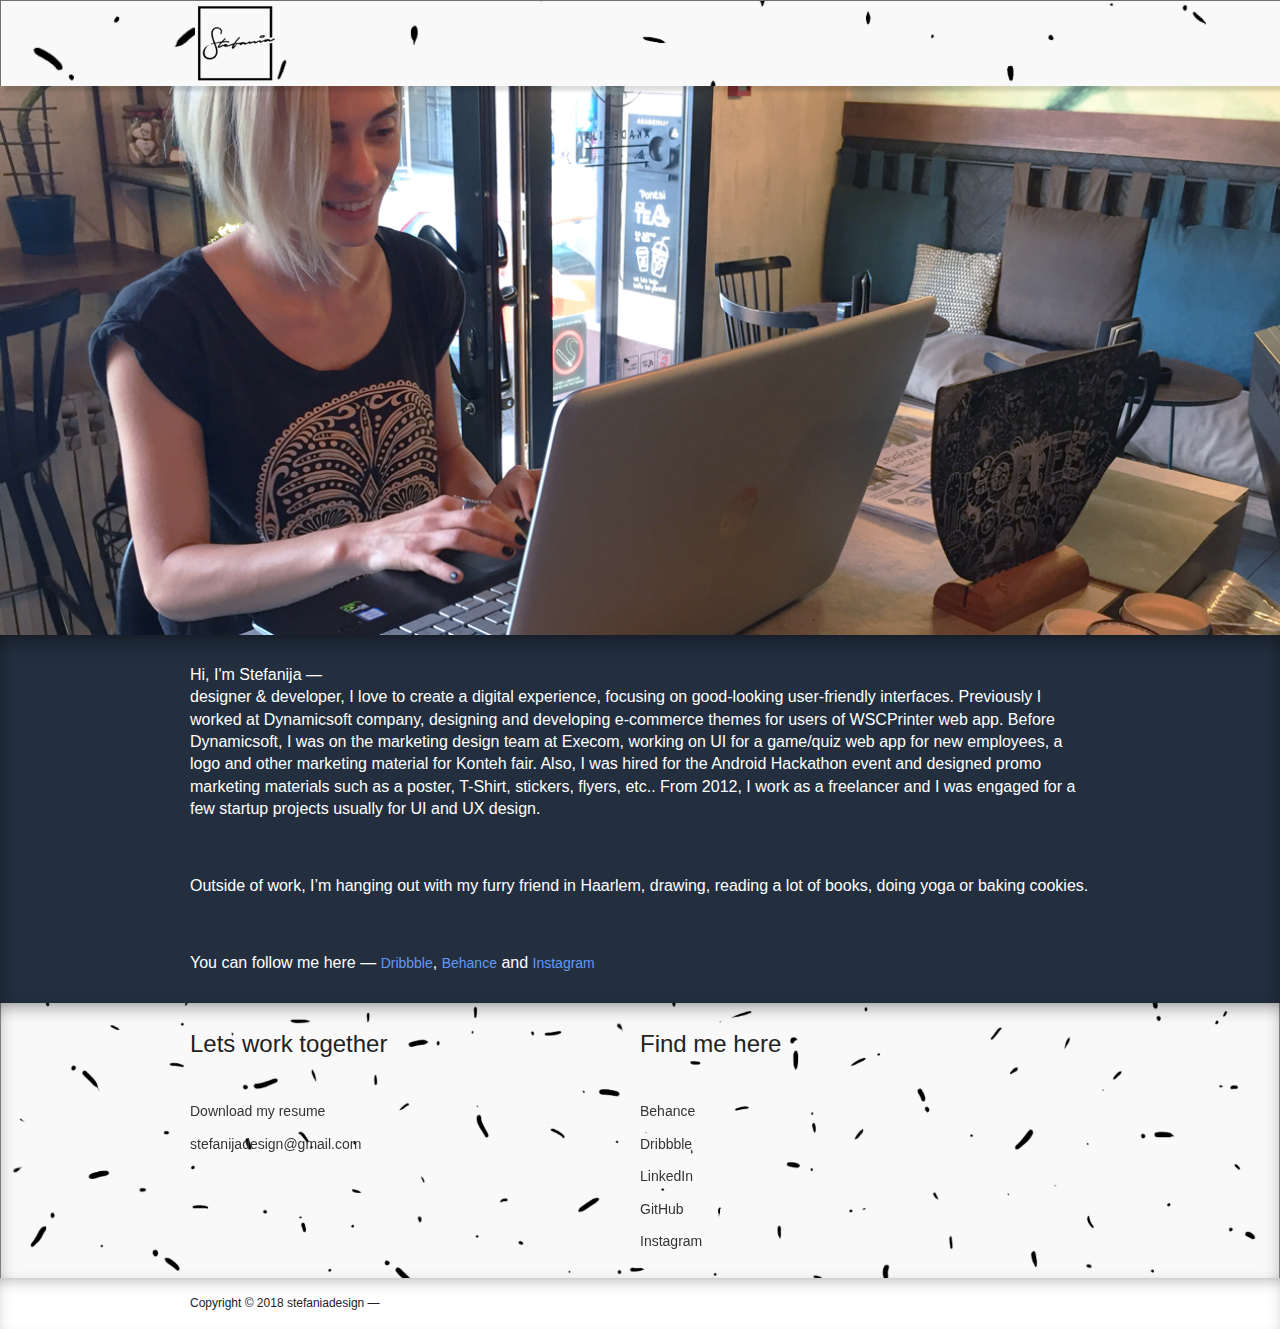
==== about.html @ 937104f1 "New changes" ====
<!doctype html>
<html class="no-js" lang="en">

<head>
  <meta charset="utf-8">
  <meta http-equiv="x-ua-compatible" content="ie=edge">
  <title></title>
  <meta name="description" content="Hi, I'm Stefanija - designer & developer, I love to create a digital experience, focusing on good-looking user-friendly interfaces.">
  <meta name="viewport" content="width=device-width, initial-scale=1, shrink-to-fit=no">

  <meta property="og:url" content="http://www.stefaniadesign.com/index.htm">
  <meta property="og:type" content="website">
  <meta property="og:title" content="Stefania design">
  <meta property="og:image" content="promo-img.png">
  <meta property="article:author" content="Stefania">

  <link rel="manifest" href="site.webmanifest">
  <link rel="icon" type="image/png" href="favicon-16x16.png">
  <!-- Place favicon.ico in the root directory -->

  <link rel="stylesheet" href="css/normalize.css">
  <link rel="stylesheet" href="css/main.css">

</head>

<body>
  <!--[if lte IE 9]>
    <p class="browserupgrade">You are using an <strong>outdated</strong> browser. Please <a href="https://browsehappy.com/">upgrade your browser</a> to improve your experience and security.</p>
  <![endif]-->

  <!-- Add your site or application content here -->
<!-- NAVIGATION -->
    <nav>
       <!-- <button type="button" class="responsive-btn" id="menu-btn">
            <span class="icon-bar"></span>
            <span class="icon-bar"></span>
            <span class="icon-bar"></span>
        </button> -->
        <div class="container-centred">
                <a href="index.html">
                        <img class="logo" src="./img/new-logo.png" alt="Stefania design">
                    </a>
                    <!--<ul class="topnav" id="menu">
                        <li class="hvr-underline-from-center">
                            <a href="index.html">Work</a>
                        </li>
                        <li class="hvr-underline-from-center">
                            <a href="about.html">About</a>
                        </li>
                        <li class="hvr-underline-from-center">
                            <a href="index.html">Contact</a>
                        </li>
                    </ul> -->
        </div>
    </nav>
 <header>    
   <img class="myphoto" src="img/my-photo3.png">
    
 </header> 


 <section class="text-about">
    <div class="container-centred">
        <p>Hi, I'm Stefanija — <br>
            designer & developer, I love to create a digital experience, focusing on good-looking user-friendly interfaces.
            Previously I worked at Dynamicsoft company, designing and developing e-commerce themes for users of WSCPrinter web app. Before Dynamicsoft, I was on the marketing design team at Execom, working on UI for a game/quiz web app for new employees, a logo and other marketing material for Konteh fair.
             Also, I was hired for the Android Hackathon event and designed promo marketing materials such as a poster, T-Shirt, stickers, flyers, etc.. From 2012, I work as a freelancer and I was engaged for a few startup projects usually for UI and UX design. 
        </p>   
            <br>
            <p>Outside of work, I’m hanging out with my furry friend in Haarlem, drawing, reading a lot of books, doing yoga or baking cookies.</p>
            <br>
            <p>You can follow me here — <a href="https://dribbble.com/stefaniadesign">Dribbble</a>, <a href="https://www.behance.net/stefaniastankovic">Behance</a> and <a href="https://www.instagram.com/stefaniadesign/">Instagram</a> 
            </p>
</div>    
 </section>

 <section id="contact">
    <div class="container">
     <div class="column-6">
         <p>Lets work together</p>
         <ul>
           <li class="hvr-underline-from-left"><a href="./img/stefanija-stankovic-CV.pdf" download="">Download my resume</a></li>
           <li class="hvr-underline-from-left"><a href="mailto:stefanijadesign@gmail.com?subject = Feedback&amp;body = Message">stefanijadesign@gmail.com</a></li>
         </ul>
     </div>

     <div class="column-6">
         <p>Find me here</p>
         <ul>
           <li class="hvr-underline-from-left"><a href="https://www.behance.net/stefaniastankovic">Behance</a></li>
           <li class="hvr-underline-from-left"><a href="https://dribbble.com/stefaniadesign">Dribbble</a></li>
           <li class="hvr-underline-from-left"><a href="https://www.linkedin.com/in/stefanija-stankovic-bab346104/">LinkedIn</a></li>
           <li class="hvr-underline-from-left"><a href="https://github.com/stefania1">GitHub</a></li>
           <li class="hvr-underline-from-left"><a href="https://www.instagram.com/stefaniadesign/">Instagram</a></li>
         </ul>
     </div>
   </div>
</section>
<footer>
   <div class="container-centred">
       <p class="copyright">Copyright © 2018 stefaniadesign —</p>
   </div>
</footer>
 </footer>



  <script src="js/vendor/modernizr-3.6.0.min.js"></script>
  <script src="https://code.jquery.com/jquery-3.3.1.min.js" integrity="sha256-FgpCb/KJQlLNfOu91ta32o/NMZxltwRo8QtmkMRdAu8=" crossorigin="anonymous"></script>
  <script>window.jQuery || document.write('<script src="js/vendor/jquery-3.3.1.min.js"><\/script>')</script>
  <script src="js/plugins.js"></script>
  <script src="js/main.js"></script>

  <!-- Google Analytics: change UA-XXXXX-Y to be your site's ID. -->
  <script>
    window.ga = function () { ga.q.push(arguments) }; ga.q = []; ga.l = +new Date;
    ga('create', 'UA-124668902-1', 'auto'); ga('send', 'pageview')
  </script>
  <script src="https://www.google-analytics.com/analytics.js" async defer></script>
</body>

</html>
---- css/main.css ----
/*! HTML5 Boilerplate v6.1.0 | MIT License | https://html5boilerplate.com/ */

/*
 * What follows is the result of much research on cross-browser styling.
 * Credit left inline and big thanks to Nicolas Gallagher, Jonathan Neal,
 * Kroc Camen, and the H5BP dev community and team.
 */

/* ==========================================================================
   Base styles: opinionated defaults
   ========================================================================== */

html {
    color: #222;
    font-size: 1em;
    line-height: 1.4;
}

/*
 * Remove text-shadow in selection highlight:
 * https://twitter.com/miketaylr/status/12228805301
 *
 * Vendor-prefixed and regular ::selection selectors cannot be combined:
 * https://stackoverflow.com/a/16982510/7133471
 *
 * Customize the background color to match your design.
 */

::-moz-selection {
    background: #b3d4fc;
    text-shadow: none;
}

::selection {
    background: #b3d4fc;
    text-shadow: none;
}

/*
 * A better looking default horizontal rule
 */

hr {
    display: block;
    height: 1px;
    border: 0;
    border-top: 1px solid #ccc;
    margin: 1em 0;
    padding: 0;
}

/*
 * Remove the gap between audio, canvas, iframes,
 * images, videos and the bottom of their containers:
 * https://github.com/h5bp/html5-boilerplate/issues/440
 */

audio,
canvas,
iframe,
img,
svg,
video {
    vertical-align: middle;
}

/*
 * Remove default fieldset styles.
 */

fieldset {
    border: 0;
    margin: 0;
    padding: 0;
}

/*
 * Allow only vertical resizing of textareas.
 */

textarea {
    resize: vertical;
}

/* ==========================================================================
   Browser Upgrade Prompt
   ========================================================================== */

.browserupgrade {
    margin: 0.2em 0;
    background: #ccc;
    color: #000;
    padding: 0.2em 0;
}

/* ==========================================================================
   Author's custom styles
   ========================================================================== */
   
@font-face {
    font-family: SegoeUI;
    src:
        local("Segoe UI Semibold"),
        url(//c.s-microsoft.com/static/fonts/segoe-ui/west-european/semibold/latest.woff2) format("woff2"),
        url(//c.s-microsoft.com/static/fonts/segoe-ui/west-european/semibold/latest.woff) format("woff"),
        url(//c.s-microsoft.com/static/fonts/segoe-ui/west-european/semibold/latest.ttf) format("truetype");
    font-weight: 700;
}

p, a, h1, h2, h3, h4 {
    font-family: 'Segoe UI', sans-serif;
}

header {
    width: 100%;
    height: auto;
    background-repeat: no-repeat;
}

::-webkit-scrollbar { 
    display: none; 
}
/* ==========================================================================
   Navbar style
   ========================================================================== */
   nav {
    background-image: url(../img/footer-bg.png);
    position: fixed;
    right: 0;
    left: 0;
    top: 0;
    box-shadow: 5px 5px 3px rgba(0,0,0,0.13);
    -webkit-box-shadow: 5px 5px 3px rgba(0,0,0,0.13);
    -moz-box-shadow: 5px 5px 3px rgba(0,0,0,0.13);
    box-shadow: 5px 5px 3px rgba(0,0,0,0.13);
    z-index: 10;
}

.logo {
    float: left;
    display: block;
    padding: 5px;
}

ul.topnav {
    overflow: hidden;
    float: right;
    margin-top: 25px;
    margin-bottom: 0px;
}
ul.topnav li {
    display: inline-block;
    padding: 2px 15px;
}

ul.topnav li a {
    color: #6399f5;
    font-weight: 700 !important;
    text-align: center;
    text-decoration: none;
    font-size: 17px;
    padding: 5px;
    -webkit-transition: color .5s linear;
    -moz-transition: color .5s linear;
    -ms-transition: color .5s linear;
    -o-transition: color .5s linear;
    transition: color .5s linear;
}

ul.topnav li a:hover {
    color: #EE8CA3 !important;
}

ul.topnav li:last-child {
    padding: 0;
}

a.cv-link .cv-img-hvr {
    display: none;
}

a.cv-link:hover img.cv-img,
a.cv-link:focus img.cv-img,
a.cv-link:active img.cv-img {
    display: none;
}

a.cv-link:hover img.cv-img-hvr,
a.cv-link:focus img.cv-img-hvr,
a.cv-link:active img.cv-img-hvr {
    display: inline-block;
    padding: 0;
}
  
/* Underline From Center */
.hvr-underline-from-center {
    vertical-align: middle;
    -webkit-transform: translateZ(0);
    transform: translateZ(0);
    box-shadow: 0 0 1px rgba(0, 0, 0, 0);
    -webkit-backface-visibility: hidden;
    backface-visibility: hidden;
    -moz-osx-font-smoothing: grayscale;
    overflow: hidden;
}

.hvr-underline-from-center:before {
    content: "";
    position: absolute;
    z-index: -1;
    left: 50%;
    right: 50%;
    bottom: 0;
    background:  #EE8CA3;
    height: 3px;
    -webkit-transition-property: left, right;
    transition-property: left, right;
    -webkit-transition-duration: 0.3s;
    transition-duration: 0.3s;
    -webkit-transition-timing-function: ease-out;
    transition-timing-function: ease-out;
}

.hvr-underline-from-center:hover:before,
.hvr-underline-from-center:focus:before,
.hvr-underline-from-center:active:before {
    left: 0;
    right: 0;
}

button.responsive-btn {
    display: none;
}

/* ==========================================================================
   Headline style
   ========================================================================== */

.headline {
    background-image: url(../img/headline-bg.png);
    height: 100%;
    background-position: center;
    background-repeat: no-repeat;
    background-size: cover;
    -webkit-box-shadow: inset 0px 7px 19px -3px rgba(0,0,0,0.5);
    -moz-box-shadow: inset 0px 7px 19px -3px rgba(0,0,0,0.5);
    box-shadow: inset 0px 7px 19px -3px rgba(0,0,0,0.5);
}

.headline h1 {
    text-align: left;
    width: auto;
    display: block;
    color: #fff;
    margin-left: auto;
    margin-right: auto;
    padding-top: 35%;
    padding-bottom: 45%;
    padding-left: 10%;
    padding-right: 10%;
}

/* ==========================================================================
   Work style
   ========================================================================== */
#work {
    background-color: #232F3F;
    -webkit-box-shadow: inset 0px 7px 19px -3px rgba(0,0,0,0.5);
    -moz-box-shadow: inset 0px 7px 19px -3px rgba(0,0,0,0.5);
    box-shadow: inset 0px 7px 19px -3px rgba(0,0,0,0.5);
}
#portfolio {  
    margin-top: 15px;
    -webkit-column-count: 3; 
    -moz-column-count: 3;
    column-count: 3;
    -webkit-column-gap: 1rem;
    -moz-column-gap: 1rem;
    column-gap: 1rem;
    -webkit-column-width: 33.33333333333333%;
    -moz-column-width: 33.33333333333333%;
    column-width: 33.33333333333333%;
    padding: 0 15px 15px 15px;
}
.toolbar {
    margin-left: auto;
    margin-right: auto;
    display: table;
    padding-top: 15px;
}
.tile { 
    -webkit-transform: scale(0);
    transform: scale(0);
    -webkit-transition: all 350ms ease;
    transition: all 350ms ease;

}

.scale-anm {
  transform: scale(1);
}

.tile img {
    max-width: 100%;
    width: 100%;
    height: auto;
    margin-bottom: 1rem;
  
}

.btn {
    font-family: 'Segoe UI', sans-serif;
    font-size: 19px;
    font-weight: 700;
    text-decoration: none;
    cursor: pointer;
    display: inline-block;
    line-height: normal;
    padding: .5rem 1rem;
    margin: 0;
    height: auto;
    vertical-align: middle;
    -webkit-appearance: none;
    color: #fff;
    background: none !important;
    border: none !important;
    -webkit-transition: color .5s linear;
    -moz-transition: color .5s linear;
    -ms-transition: color .5s linear;
    -o-transition: color .5s linear;
    transition: color .5s linear;
}

.btn:hover {
  text-decoration: none;
  color: #EE8CA3;
}

.btn:focus {
  outline: none;
  border-color: var(--darken-2);
  box-shadow: 0 0 0 3px var(--darken-3);
}

::-moz-focus-inner {
  border: 0;
  padding: 0;
}

/* ==========================================================================
   About style
   ========================================================================== */

.myphoto {
    width: 100%;
}

.text-about {
    padding: 1%;
    -webkit-box-shadow: inset 0px 7px 19px -3px rgba(0,0,0,0.5);
    -moz-box-shadow: inset 0px 7px 19px -3px rgba(0,0,0,0.5);
    box-shadow: inset 0px 7px 19px -3px rgba(0,0,0,0.5);
    background-color: #232F3F;
    color: #fff;
}

.text-about a {
    text-decoration:none;
    font-size: 14px;
    color: #6399f5;
    -webkit-transition: color .5s linear;
    -moz-transition: color .5s linear;
    -ms-transition: color .5s linear;
    -o-transition: color .5s linear;
    transition: color .5s linear;
}

.text-about a:hover {
    color: #EE8CA3;
}
/* ==========================================================================
   Contact style
   ========================================================================== */

#contact {
    background-image: url(../img/footer-bg.png);
    height: 100%;
    background-position: center;
    background-repeat: no-repeat;
    background-size: cover;
    -webkit-box-shadow: inset 0px 7px 19px -6px rgba(0,0,0,0.5);
    -moz-box-shadow: inset 0px 7px 19px -6px rgba(0,0,0,0.5);
    box-shadow: inset 0px 7px 19px -6px rgba(0,0,0,0.5)
}

#contact p {
    font-size: 24px;
}

#contact ul {
    list-style-type: none;
    padding-left: 0;
    float: left;
}
#contact ul li {
    padding-bottom: 10px;
}
#contact ul li a {
    text-decoration:none;
    font-size: 14px;
    color: #333436;
    -webkit-transition: color .5s linear;
    -moz-transition: color .5s linear;
    -ms-transition: color .5s linear;
    -o-transition: color .5s linear;
    transition: color .5s linear;
}

#contact ul li a:hover {
    color: #EE8CA3;
}

/* Underline From Left */
.hvr-underline-from-left {
    display: block;
    vertical-align: middle;
    -webkit-transform: perspective(1px) translateZ(0);
    transform: perspective(1px) translateZ(0);
    box-shadow: 0 0 1px rgba(0, 0, 0, 0);
    position: relative;
    overflow: hidden;
  }
  .hvr-underline-from-left:before {
    content: "";
    position: absolute;
    z-index: -1;
    left: 0;
    right: 100%;
    bottom: 0;
    background: #EE8CA3;
    height: 4px;
    -webkit-transition-property: right;
    transition-property: right;
    -webkit-transition-duration: 0.3s;
    transition-duration: 0.3s;
    -webkit-transition-timing-function: ease-out;
    transition-timing-function: ease-out;
  }
  .hvr-underline-from-left:hover:before, .hvr-underline-from-left:focus:before, .hvr-underline-from-left:active:before {
    right: 0;
  }

/* ==========================================================================
   Footer style
   ========================================================================== */

footer {
    background-color: #fff;
    -webkit-box-shadow: inset 0px 7px 19px -10px rgba(0,0,0,0.5);
    -moz-box-shadow: inset 0px 7px 19px -10px rgba(0,0,0,0.5);
    box-shadow: inset 0px 7px 19px -10px rgba(0,0,0,0.5);
    padding: 5px;
}
p.copyright {
    font-size: 12px;
}

.container-centred {
    max-width: 900px;
    float: none;
    margin: auto;
}
.container {
    display: -webkit-box;
    max-width: 900px;
    float: none;
    margin: auto;
}

.column-6 {
    width: 50%;
}

@media only screen and (max-width: 981px) {
    .myphoto {
        margin-top: 12%;
    }
    .container, .container-centred {
        display: block;
        max-width: 1000px;
    }

    #contact .container {
        display:  inline-flex;
        width: 100%;
    }
    p.copyright {
        padding-left: 35%;
    }
    .text-about {
        padding: 5%;
    }
    .column-6 {
        padding-left: 5%;
    }
}

@media only screen and (max-width: 600px) {
    .container, .container-centred {
        display: block;
        max-width: 1000px;
    }

    #menu{
        display: none;
    }

    ul.topnav {
        top: 55px;
        background-color: #fff;
        margin: 0 10px 10px 10px;
        width: -webkit-fill-available;
        width: -moz-available;
        width: -ms-fill-available;
        padding-left: 0;
    }

    ul.topnav li {
        display: block;
        margin: 5px 15px;
        text-align: center;
    }

    ul.topnav li a {
        display: block;
        text-align: center;
    }

    button.responsive-btn {
        float: right;
        display: block;
        padding: 10px 15px 15px 15px;
        margin-top: 15px;
        margin-right: 15px;
        background-color: transparent;
        background-image: none;
        border: 1px solid transparent;
        border-radius: 4px;
        background-color: #11217c;
    }

    button.responsive-btn span {
        background-color: #fff;
        display: block;
        width: 22px;
        height: 3px;
        border-radius: 1px;
        margin-top: 5px;
    }
        
    .myphoto {
        margin-top: 20%;
    }

    p.copyright {
        padding-left: 30%;
    }
}








/* ==========================================================================
   Helper classes
   ========================================================================== */

/*
 * Hide visually and from screen readers
 */

.hidden {
    display: none !important;
}

/*
 * Hide only visually, but have it available for screen readers:
 * https://snook.ca/archives/html_and_css/hiding-content-for-accessibility
 *
 * 1. For long content, line feeds are not interpreted as spaces and small width
 *    causes content to wrap 1 word per line:
 *    https://medium.com/@jessebeach/beware-smushed-off-screen-accessible-text-5952a4c2cbfe
 */

.visuallyhidden {
    border: 0;
    clip: rect(0 0 0 0);
    height: 1px;
    margin: -1px;
    overflow: hidden;
    padding: 0;
    position: absolute;
    width: 1px;
    white-space: nowrap; /* 1 */
}

/*
 * Extends the .visuallyhidden class to allow the element
 * to be focusable when navigated to via the keyboard:
 * https://www.drupal.org/node/897638
 */

.visuallyhidden.focusable:active,
.visuallyhidden.focusable:focus {
    clip: auto;
    height: auto;
    margin: 0;
    overflow: visible;
    position: static;
    width: auto;
    white-space: inherit;
}

/*
 * Hide visually and from screen readers, but maintain layout
 */

.invisible {
    visibility: hidden;
}

/*
 * Clearfix: contain floats
 *
 * For modern browsers
 * 1. The space content is one way to avoid an Opera bug when the
 *    `contenteditable` attribute is included anywhere else in the document.
 *    Otherwise it causes space to appear at the top and bottom of elements
 *    that receive the `clearfix` class.
 * 2. The use of `table` rather than `block` is only necessary if using
 *    `:before` to contain the top-margins of child elements.
 */

.clearfix:before,
.clearfix:after {
    content: " "; /* 1 */
    display: table; /* 2 */
}

.clearfix:after {
    clear: both;
}

/* ==========================================================================
   EXAMPLE Media Queries for Responsive Design.
   These examples override the primary ('mobile first') styles.
   Modify as content requires.
   ========================================================================== */

@media only screen and (min-width: 35em) {
    /* Style adjustments for viewports that meet the condition */
}

@media print,
       (-webkit-min-device-pixel-ratio: 1.25),
       (min-resolution: 1.25dppx),
       (min-resolution: 120dpi) {
    /* Style adjustments for high resolution devices */
}

/* ==========================================================================
   Print styles.
   Inlined to avoid the additional HTTP request:
   https://www.phpied.com/delay-loading-your-print-css/
   ========================================================================== */

@media print {
    *,
    *:before,
    *:after {
        background: transparent !important;
        color: #000 !important; /* Black prints faster */
        -webkit-box-shadow: none !important;
        box-shadow: none !important;
        text-shadow: none !important;
    }

    a,
    a:visited {
        text-decoration: underline;
    }

    a[href]:after {
        content: " (" attr(href) ")";
    }

    abbr[title]:after {
        content: " (" attr(title) ")";
    }

    /*
     * Don't show links that are fragment identifiers,
     * or use the `javascript:` pseudo protocol
     */

    a[href^="#"]:after,
    a[href^="javascript:"]:after {
        content: "";
    }

    pre {
        white-space: pre-wrap !important;
    }
    pre,
    blockquote {
        border: 1px solid #999;
        page-break-inside: avoid;
    }

    /*
     * Printing Tables:
     * http://css-discuss.incutio.com/wiki/Printing_Tables
     */

    thead {
        display: table-header-group;
    }

    tr,
    img {
        page-break-inside: avoid;
    }

    p,
    h2,
    h3 {
        orphans: 3;
        widows: 3;
    }

    h2,
    h3 {
        page-break-after: avoid;
    }
}
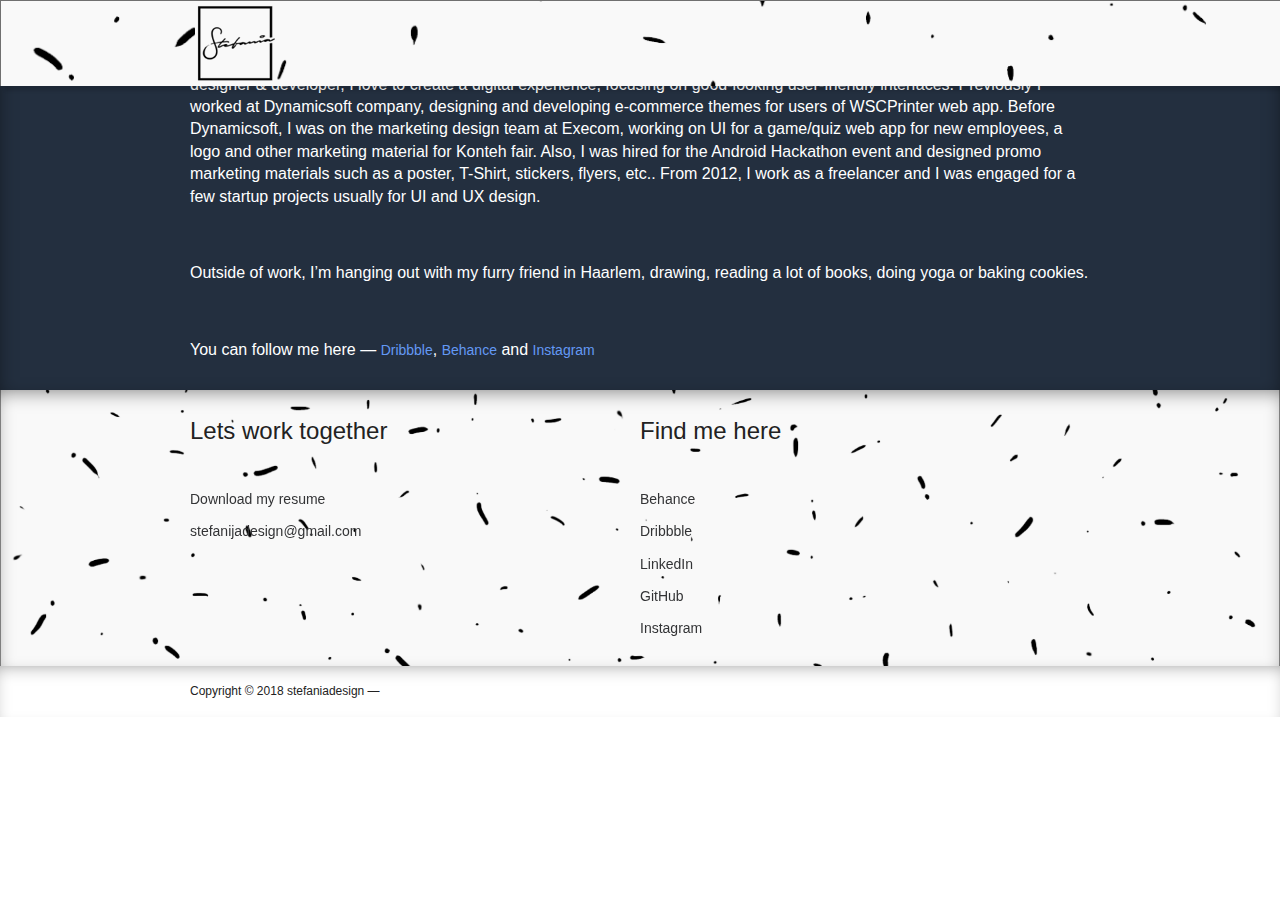
==== commit 6530ff70: "Added some images in work section" ====
--- a/about.html
+++ b/about.html
@@ -54,7 +54,7 @@
         </div>
     </nav>
  <header>    
-   <img class="myphoto" src="img/my-photo3.png">
+   <img class="myphoto" src="img/my-photo2.png">
     
  </header> 
 
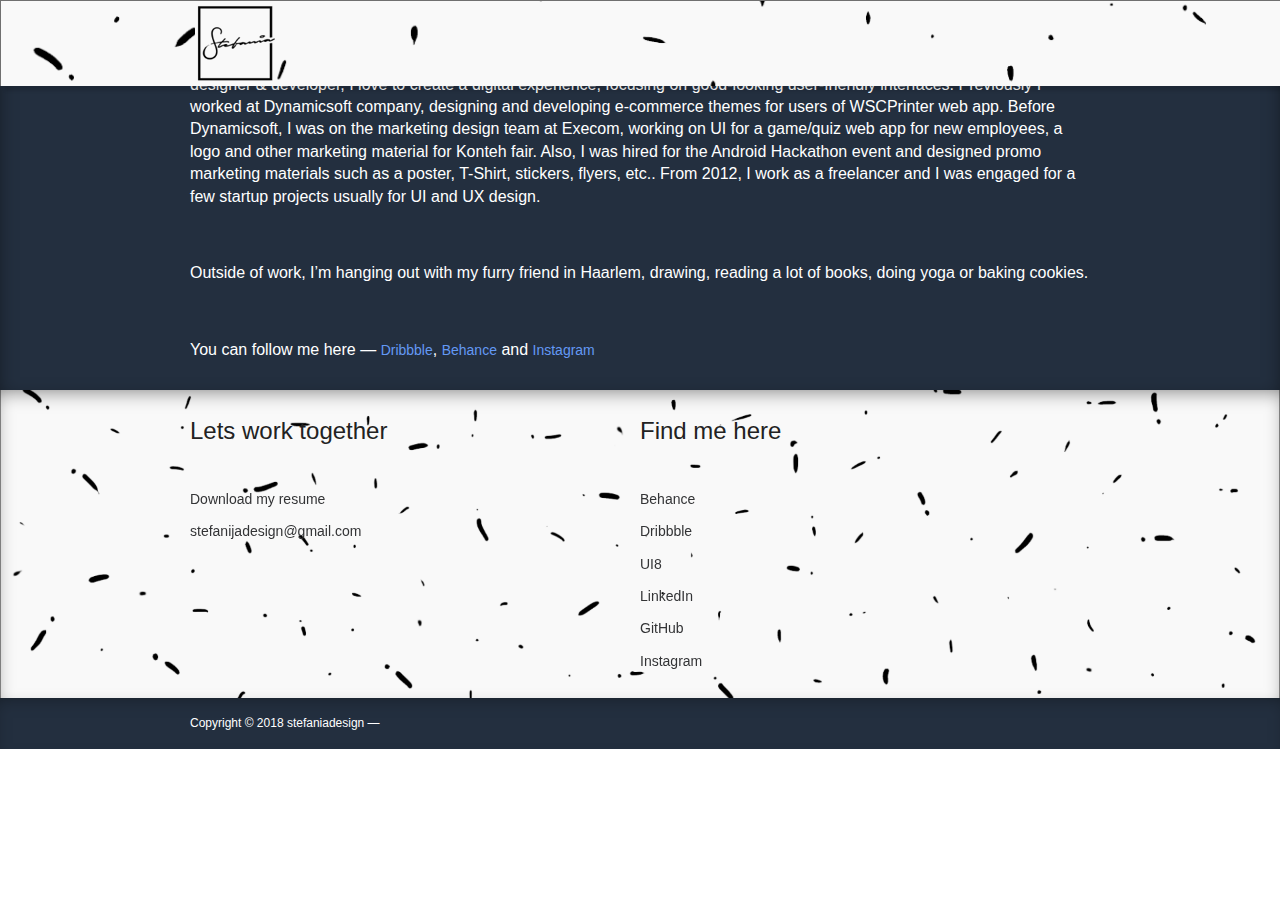
==== commit 2bda60ed: "Added link to UI8 profile in contact section" ====
--- a/about.html
+++ b/about.html
@@ -89,6 +89,7 @@
          <ul>
            <li class="hvr-underline-from-left"><a href="https://www.behance.net/stefaniastankovic">Behance</a></li>
            <li class="hvr-underline-from-left"><a href="https://dribbble.com/stefaniadesign">Dribbble</a></li>
+           <li class="hvr-underline-from-left"><a href="https://ui8.net/users/stefaniadesign">UI8</a></li>
            <li class="hvr-underline-from-left"><a href="https://www.linkedin.com/in/stefanija-stankovic-bab346104/">LinkedIn</a></li>
            <li class="hvr-underline-from-left"><a href="https://github.com/stefania1">GitHub</a></li>
            <li class="hvr-underline-from-left"><a href="https://www.instagram.com/stefaniadesign/">Instagram</a></li>
--- a/css/main.css
+++ b/css/main.css
@@ -455,7 +455,8 @@
    ========================================================================== */
 
 footer {
-    background-color: #fff;
+    background-color: #232F3F;
+    color: #fff;
     -webkit-box-shadow: inset 0px 7px 19px -10px rgba(0,0,0,0.5);
     -moz-box-shadow: inset 0px 7px 19px -10px rgba(0,0,0,0.5);
     box-shadow: inset 0px 7px 19px -10px rgba(0,0,0,0.5);
@@ -546,7 +547,7 @@
         background-image: none;
         border: 1px solid transparent;
         border-radius: 4px;
-        background-color: #11217c;
+        background-color: #232F3F;
     }
 
     button.responsive-btn span {
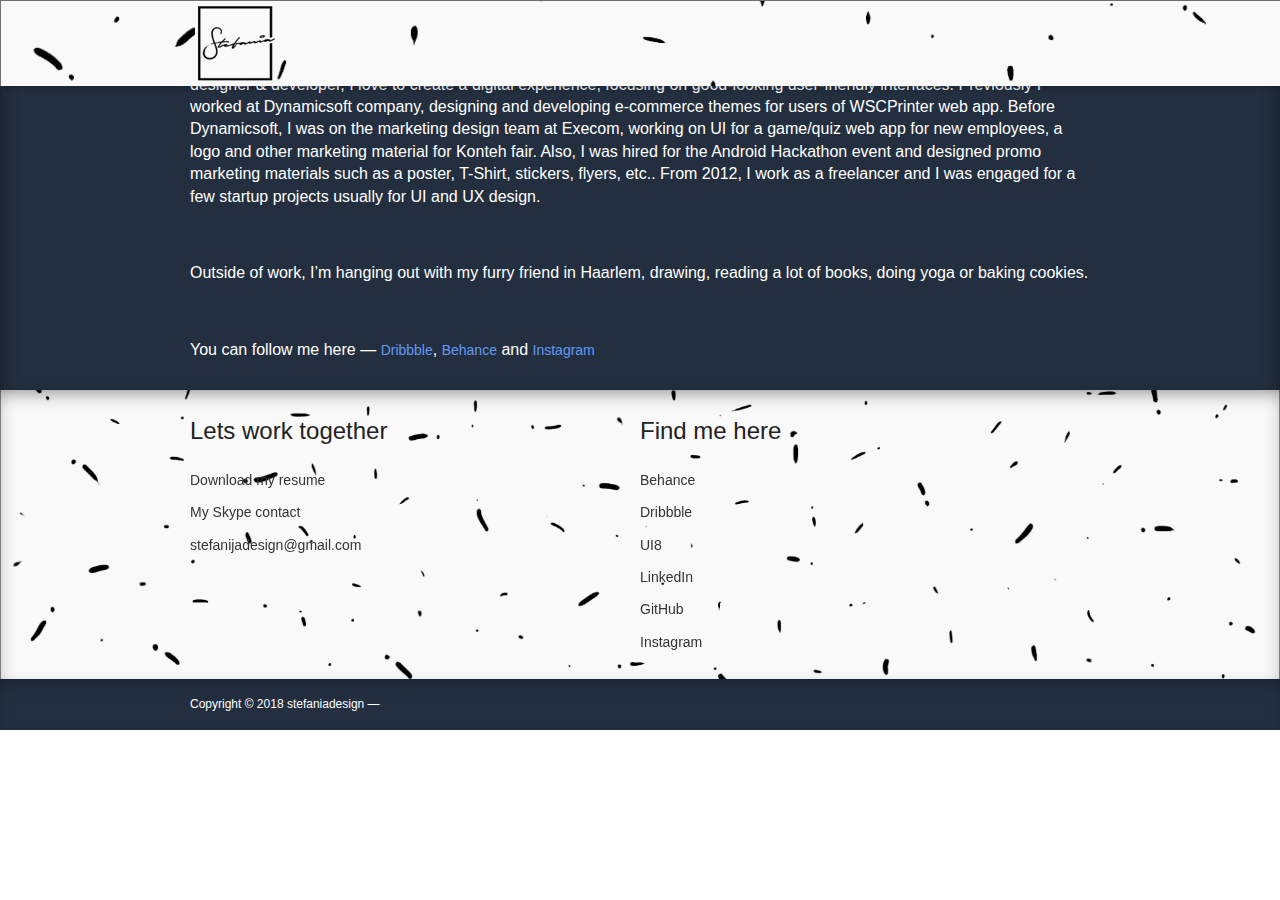
==== commit 24c139a5: "Added ne image and skype contact link" ====
--- a/about.html
+++ b/about.html
@@ -80,6 +80,7 @@
          <p>Lets work together</p>
          <ul>
            <li class="hvr-underline-from-left"><a href="./img/stefanija-stankovic-CV.pdf" download="">Download my resume</a></li>
+           <li class="hvr-underline-from-left"><a href="https://join.skype.com/invite/fTDj5mtgDX5C">My Skype contact</a></li>
            <li class="hvr-underline-from-left"><a href="mailto:stefanijadesign@gmail.com?subject = Feedback&amp;body = Message">stefanijadesign@gmail.com</a></li>
          </ul>
      </div>
--- a/css/main.css
+++ b/css/main.css
@@ -305,7 +305,6 @@
     width: 100%;
     height: auto;
     margin-bottom: 1rem;
-  
 }
 
 .btn {
@@ -395,6 +394,7 @@
 
 #contact p {
     font-size: 24px;
+    margin-bottom: 5px;
 }
 
 #contact ul {
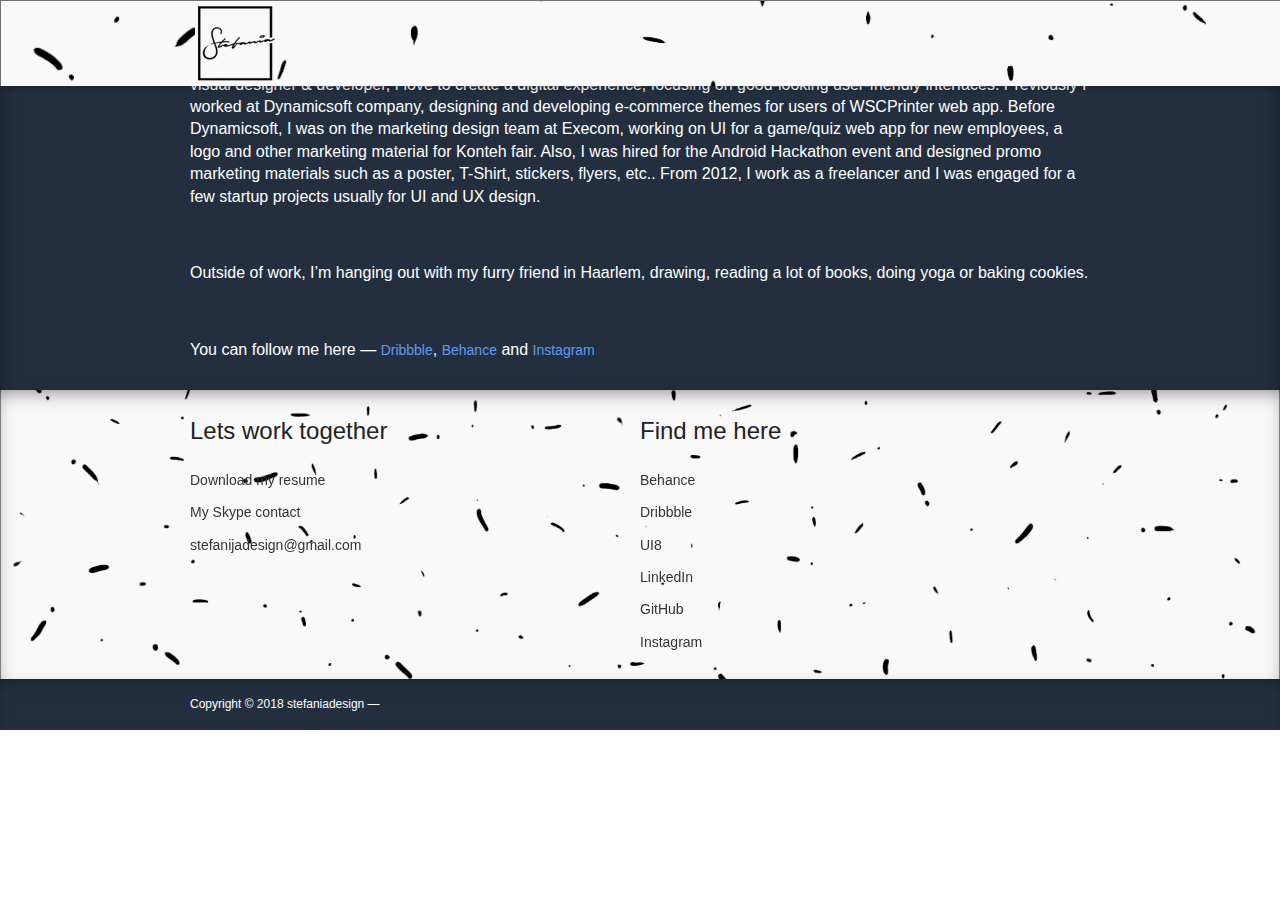
==== commit 03194bb4: "Add some text" ====
--- a/about.html
+++ b/about.html
@@ -62,7 +62,7 @@
  <section class="text-about">
     <div class="container-centred">
         <p>Hi, I'm Stefanija — <br>
-            designer & developer, I love to create a digital experience, focusing on good-looking user-friendly interfaces.
+            visual designer & developer, I love to create a digital experience, focusing on good-looking user-friendly interfaces.
             Previously I worked at Dynamicsoft company, designing and developing e-commerce themes for users of WSCPrinter web app. Before Dynamicsoft, I was on the marketing design team at Execom, working on UI for a game/quiz web app for new employees, a logo and other marketing material for Konteh fair.
              Also, I was hired for the Android Hackathon event and designed promo marketing materials such as a poster, T-Shirt, stickers, flyers, etc.. From 2012, I work as a freelancer and I was engaged for a few startup projects usually for UI and UX design. 
         </p>   
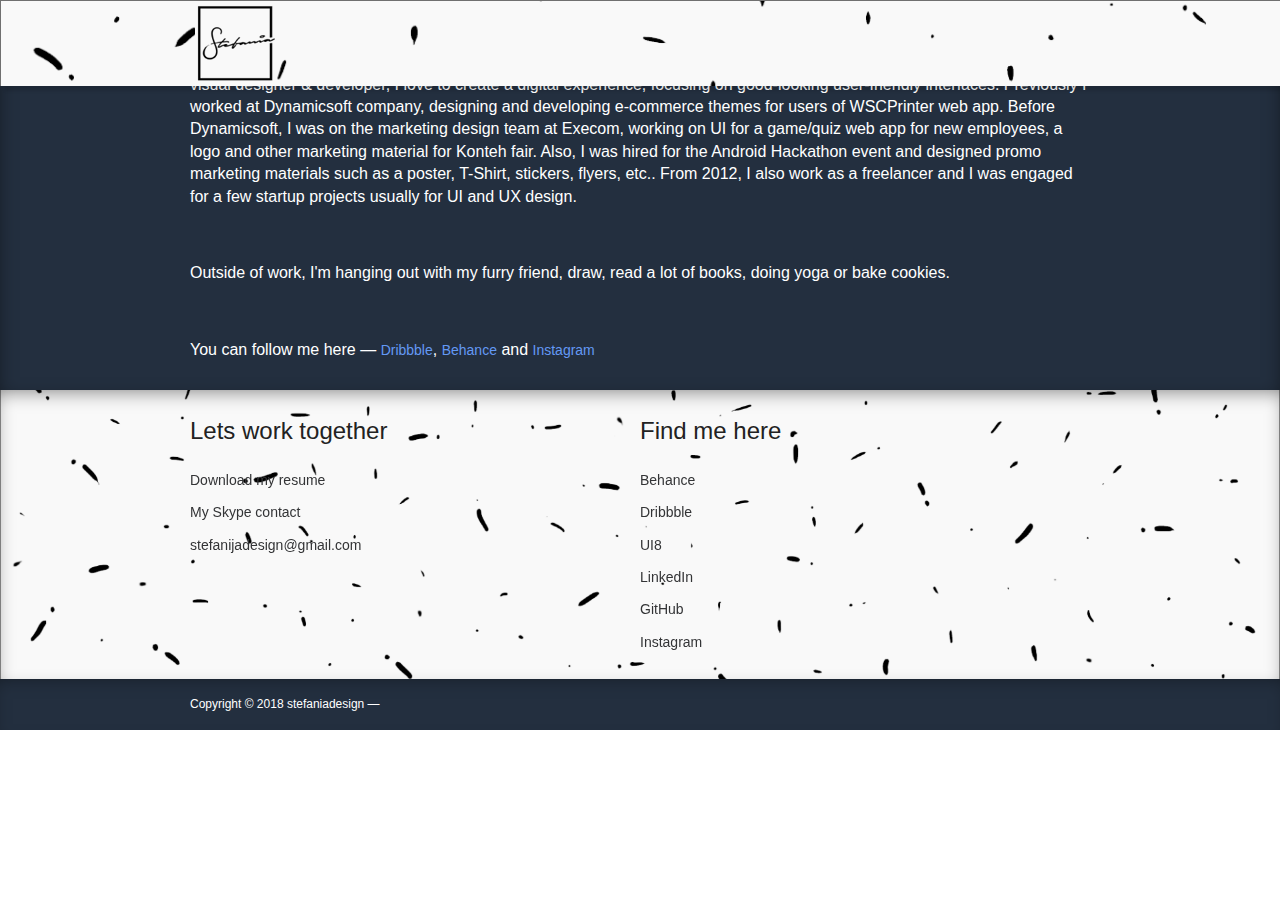
==== commit ec8772d8: "Change some txt and pdf file" ====
--- a/about.html
+++ b/about.html
@@ -64,10 +64,10 @@
         <p>Hi, I'm Stefanija — <br>
             visual designer & developer, I love to create a digital experience, focusing on good-looking user-friendly interfaces.
             Previously I worked at Dynamicsoft company, designing and developing e-commerce themes for users of WSCPrinter web app. Before Dynamicsoft, I was on the marketing design team at Execom, working on UI for a game/quiz web app for new employees, a logo and other marketing material for Konteh fair.
-             Also, I was hired for the Android Hackathon event and designed promo marketing materials such as a poster, T-Shirt, stickers, flyers, etc.. From 2012, I work as a freelancer and I was engaged for a few startup projects usually for UI and UX design. 
+             Also, I was hired for the Android Hackathon event and designed promo marketing materials such as a poster, T-Shirt, stickers, flyers, etc.. From 2012, I also work as a freelancer and I was engaged for a few startup projects usually for UI and UX design. 
         </p>   
             <br>
-            <p>Outside of work, I’m hanging out with my furry friend in Haarlem, drawing, reading a lot of books, doing yoga or baking cookies.</p>
+            <p>Outside of work, I'm hanging out with my furry friend, draw, read a lot of books, doing yoga or bake cookies.</p>
             <br>
             <p>You can follow me here — <a href="https://dribbble.com/stefaniadesign">Dribbble</a>, <a href="https://www.behance.net/stefaniastankovic">Behance</a> and <a href="https://www.instagram.com/stefaniadesign/">Instagram</a> 
             </p>
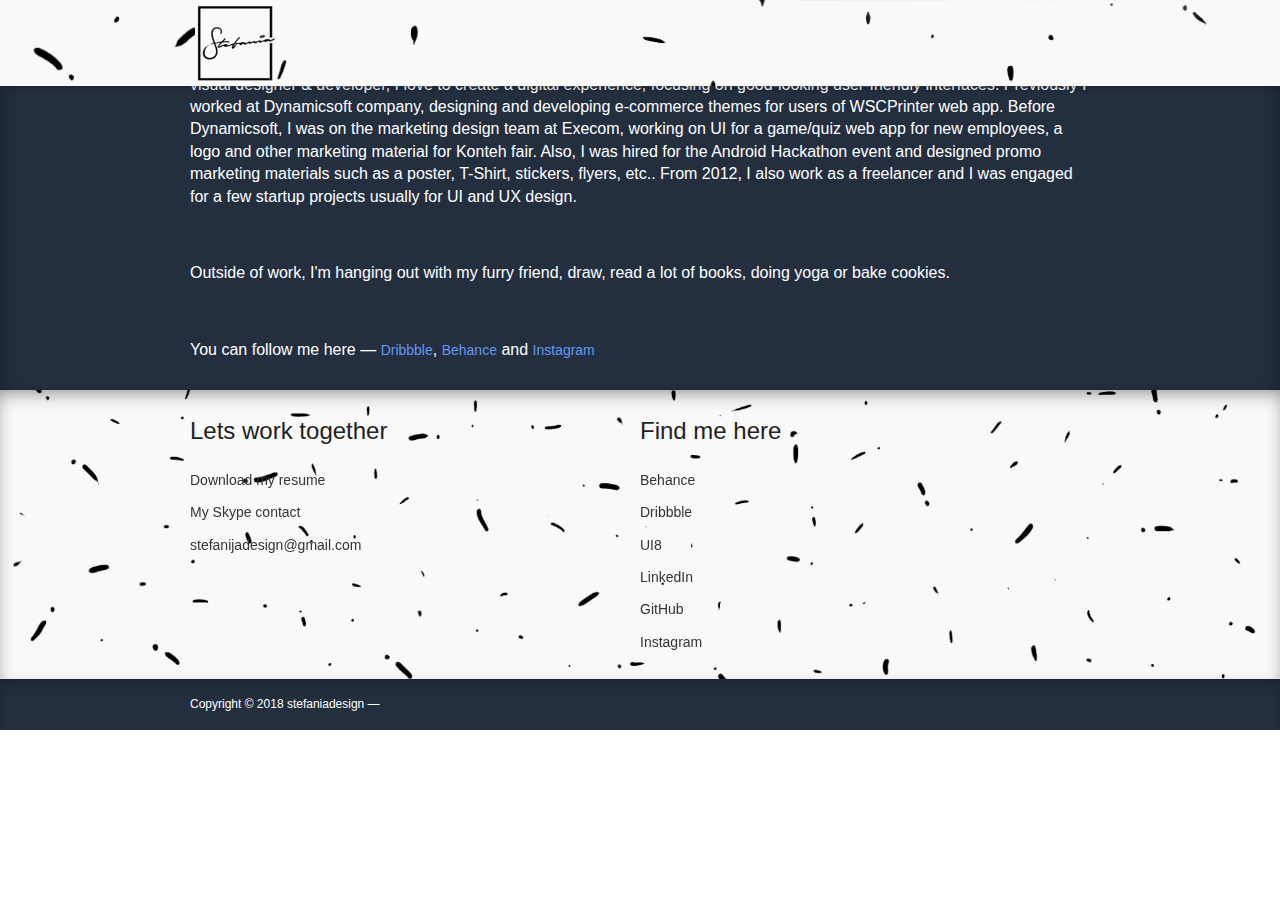
==== commit ce8bd4e3: "Small changes on work section" ====
--- a/about.html
+++ b/about.html
@@ -80,7 +80,7 @@
          <p>Lets work together</p>
          <ul>
            <li class="hvr-underline-from-left"><a href="./img/stefanija-stankovic-CV.pdf" download="">Download my resume</a></li>
-           <li class="hvr-underline-from-left"><a href="https://join.skype.com/invite/fTDj5mtgDX5C">My Skype contact</a></li>
+           <li class="hvr-underline-from-left"><a href="skype:stefaniadesignwebart?userinfo">My Skype contact</a></li>
            <li class="hvr-underline-from-left"><a href="mailto:stefanijadesign@gmail.com?subject = Feedback&amp;body = Message">stefanijadesign@gmail.com</a></li>
          </ul>
      </div>
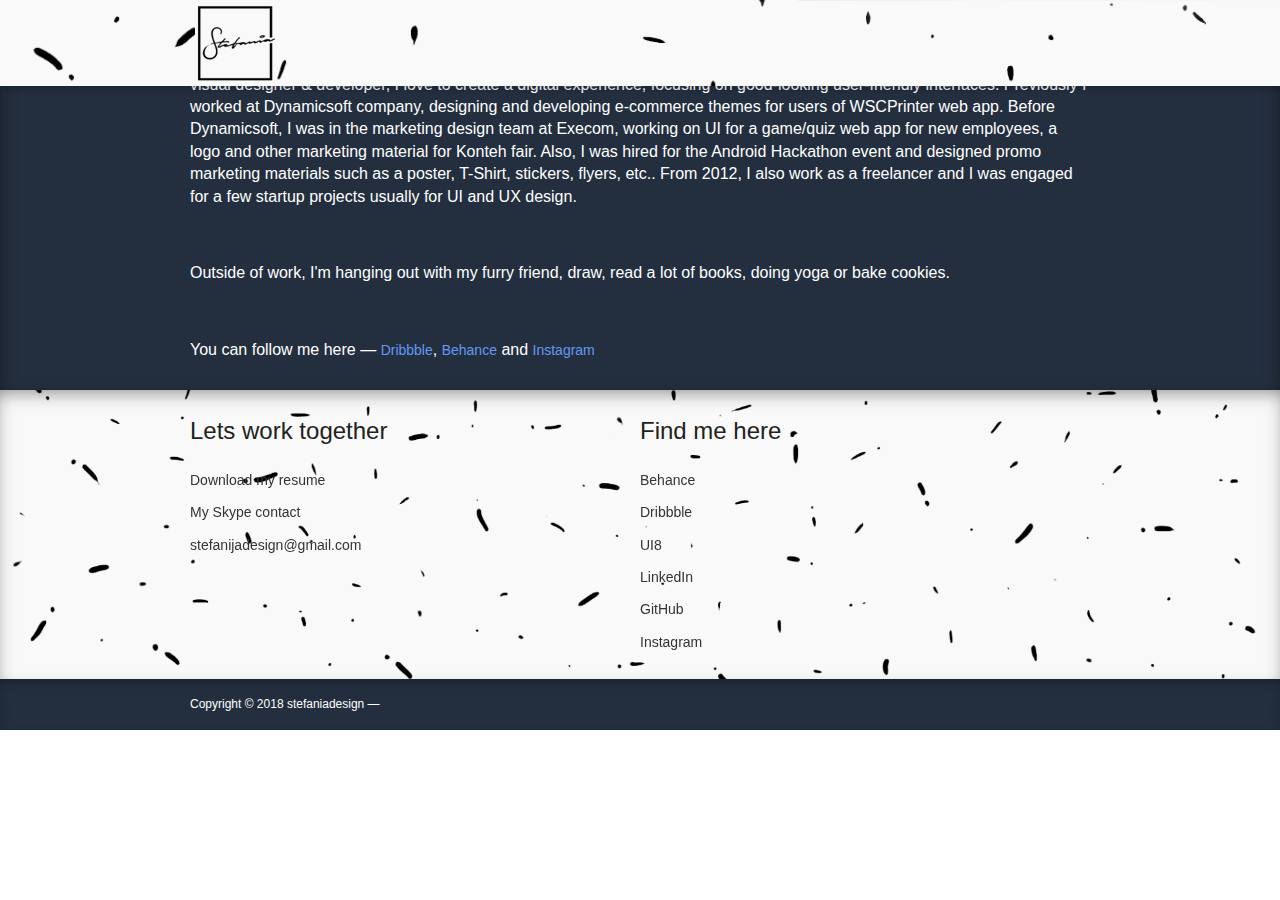
==== commit c53e896b: "Added new images in work section" ====
--- a/about.html
+++ b/about.html
@@ -63,7 +63,7 @@
     <div class="container-centred">
         <p>Hi, I'm Stefanija — <br>
             visual designer & developer, I love to create a digital experience, focusing on good-looking user-friendly interfaces.
-            Previously I worked at Dynamicsoft company, designing and developing e-commerce themes for users of WSCPrinter web app. Before Dynamicsoft, I was on the marketing design team at Execom, working on UI for a game/quiz web app for new employees, a logo and other marketing material for Konteh fair.
+            Previously I worked at Dynamicsoft company, designing and developing e-commerce themes for users of WSCPrinter web app. Before Dynamicsoft, I was in the marketing design team at Execom, working on UI for a game/quiz web app for new employees, a logo and other marketing material for Konteh fair.
              Also, I was hired for the Android Hackathon event and designed promo marketing materials such as a poster, T-Shirt, stickers, flyers, etc.. From 2012, I also work as a freelancer and I was engaged for a few startup projects usually for UI and UX design. 
         </p>   
             <br>
